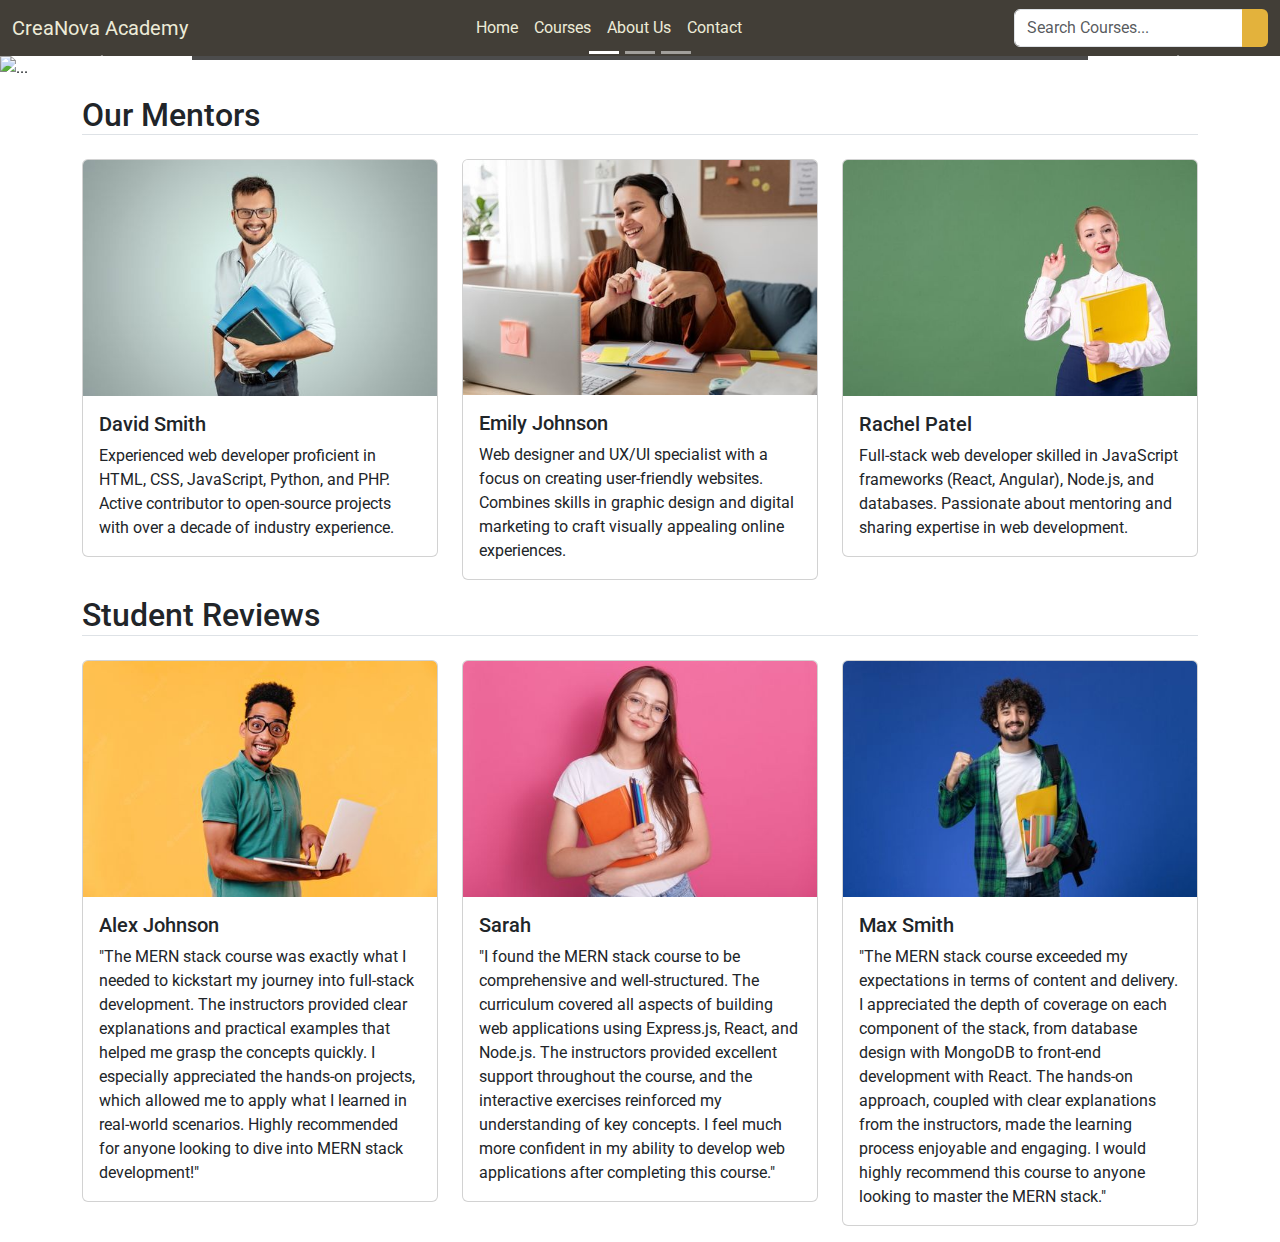
==== index.html @ fe8a9454 "first commit" ====
<!DOCTYPE html>
<html lang="en">
  <head>
    <meta charset="UTF-8" />
    <meta name="viewport" content="width=device-width, initial-scale=1.0" />
    <link rel="shortcut icon" href="images/favi-con.png" type="image/x-icon" />
    <link
      href="https://cdn.jsdelivr.net/npm/bootstrap@5.3.3/dist/css/bootstrap.min.css"
      rel="stylesheet"
      integrity="sha384-QWTKZyjpPEjISv5WaRU9OFeRpok6YctnYmDr5pNlyT2bRjXh0JMhjY6hW+ALEwIH"
      crossorigin="anonymous"
    />
    <link
      href="https://fonts.googleapis.com/css2?family=Roboto:ital,wght@0,100;0,300;0,400;0,500;0,700;0,900;1,100;1,300;1,400;1,500;1,700;1,900&display=swap"
      rel="stylesheet"
    />
    <link
      rel="stylesheet"
      href="https://cdnjs.cloudflare.com/ajax/libs/font-awesome/6.6.0/css/all.min.css"
      integrity="sha512-Kc323vGBEqzTmouAECnVceyQqyqdsSiqLQISBL29aUW4U/M7pSPA/gEUZQqv1cwx4OnYxTxve5UMg5GT6L4JJg=="
      crossorigin="anonymous"
      referrerpolicy="no-referrer"
    />
    <link rel="stylesheet" href="style.css" />
    <title>CreaNova Academy</title>
  </head>
  <body>
    <!-- nav section -->
    <nav class="navbar navbar-expand-lg bg-navbar">
      <div class="container-fluid">
        <a class="navbar-brand" href="#">CreaNova Academy</a>
        <button
          class="navbar-toggler"
          type="button"
          data-bs-toggle="collapse"
          data-bs-target="#navbarSupportedContent"
          aria-controls="navbarSupportedContent"
          aria-expanded="false"
          aria-label="Toggle navigation"
        >
          <span class="navbar-toggler-icon"></span>
        </button>
        <div class="collapse navbar-collapse" id="navbarSupportedContent">
          <ul class="navbar-nav mx-auto mb-2 mb-lg-0">
            <li class="nav-item">
              <a class="nav-link active" aria-current="page" href="#">Home</a>
            </li>
            <li class="nav-item">
              <a class="nav-link" aria-current="page" href="courses.html">Courses</a>
            </li>
            <li class="nav-item">
              <a class="nav-link" aria-current="page" href="#">About Us</a>
            </li>
            <li class="nav-item">
              <a class="nav-link" aria-current="page" href="#">Contact</a>
            </li>
          </ul>
          <form>
            <div class="input-group">
              <input
                type="text"
                class="form-control"
                placeholder="Search Courses..."
                aria-label="Search Courses..."
                aria-describedby="basic-addon2"
              />
              <button class="btn btn-search" id="basic-addon2">
                <i class="fa-solid fa-magnifying-glass"></i>
              </button>
            </div>
          </form>
        </div>
      </div>
    </nav>

    <!-- slider section  -->
    <div id="slider" class="carousel slide carousel-fade">
      <div class="carousel-indicators">
        <button
          type="button"
          data-bs-target="#slider"
          data-bs-slide-to="0"
          class="active"
          aria-current="true"
          aria-label="Slide 1"
        ></button>
        <button
          type="button"
          data-bs-target="#slider"
          data-bs-slide-to="1"
          aria-label="Slide 2"
        ></button>
        <button
          type="button"
          data-bs-target="#slider"
          data-bs-slide-to="2"
          aria-label="Slide 3"
        ></button>
      </div>
      <div class="carousel-inner">
        <div class="carousel-item active">
          <img
            src="https://creanova-seven.vercel.app/images/slier-image1.png"
            class="d-block w-100"
            alt="..."
          />
          <div class="carousel-caption d-none d-md-block">
            <h5>Unlock Your Potential: Where Knowledge Meets Opportunity</h5>
            <p>
              Empower your journey with boundless possibilities, where every
              door opened by knowledge paves the way for new opportunities to
              thrive.
            </p>
          </div>
        </div>
        <div class="carousel-item">
          <img
            src="https://creanova-seven.vercel.app/images/slier-image2.png"
            class="d-block w-100"
            alt="..."
          />
          <div class="carousel-caption d-none d-md-block">
            <h5>Inspiring Minds, Igniting Futures</h5>
            <p>
              gnite your future through inspired learning, where each lesson
              sparks the flames of curiosity and fuels the path toward success.
            </p>
          </div>
        </div>
        <div class="carousel-item">
          <img
            src="https://creanova-seven.vercel.app/images/slier-image3.png"
            class="d-block w-100"
            alt="..."
          />
          <div class="carousel-caption d-none d-md-block">
            <h5>Building Tomorrow's Leaders Today</h5>
            <p>
              Shape tomorrow's leaders with us, today, as we cultivate the
              skills, values, and vision necessary for impactful leadership in
              an ever-evolving world.
            </p>
          </div>
        </div>
      </div>
      <button
        class="carousel-control-prev"
        type="button"
        data-bs-target="#slider"
        data-bs-slide="prev"
      >
        <span class="carousel-control-prev-icon" aria-hidden="true"></span>
        <span class="visually-hidden">Previous</span>
      </button>
      <button
        class="carousel-control-next"
        type="button"
        data-bs-target="#slider"
        data-bs-slide="next"
      >
        <span class="carousel-control-next-icon" aria-hidden="true"></span>
        <span class="visually-hidden">Next</span>
      </button>
    </div>

    <!-- our mentors section  -->
    <section id="our-mentors" class="my-3">
      <div class="container">
        <h2 class="border-bottom">Our Mentors</h2>
        <div class="row mb-3">
          <div class="col-lg-4 mt-3">
            <div class="card">
              <img
                src="images/teacher-1.jpg"
                class="card-img-top"
                alt="..."
              />
              <div class="card-body">
                <h5 class="card-title">David Smith</h5>
                <p class="card-text">
                  Experienced web developer proficient in HTML, CSS, JavaScript,
                  Python, and PHP. Active contributor to open-source projects
                  with over a decade of industry experience.
                </p>
              </div>
            </div>
          </div>
          <div class="col-lg-4 mt-3">
            <div class="card">
              <img
                src="images/teacher-2.jpg"
                class="card-img-top"
                alt="..."
              />
              <div class="card-body">
                <h5 class="card-title">Emily Johnson</h5>
                <p class="card-text">
                  Web designer and UX/UI specialist with a focus on creating
                  user-friendly websites. Combines skills in graphic design and
                  digital marketing to craft visually appealing online
                  experiences.
                </p>
              </div>
            </div>
          </div>
          <div class="col-lg-4 mt-3">
            <div class="card">
              <img
                src="images/teacher-3.jpg"
                class="card-img-top"
                alt="..."
              />
              <div class="card-body">
                <h5 class="card-title">Rachel Patel</h5>
                <p class="card-text">
                  Full-stack web developer skilled in JavaScript frameworks
                  (React, Angular), Node.js, and databases. Passionate about
                  mentoring and sharing expertise in web development.
                </p>
              </div>
            </div>
          </div>
        </div>
      </div>
    </section>

    <!-- Student Reviews section  -->
    <section id="our-mentors" class="my-3">
      <div class="container">
        <h2 class="border-bottom">Student Reviews</h2>
        <div class="row mb-3">
          <div class="col-lg-4 mt-3">
            <div class="card">
              <img
                src="images/student-1.jpg"
                class="card-img-top"
                alt="..."
              />
              <div class="card-body">
                <h5 class="card-title">Alex Johnson</h5>
                <p class="card-text">
                  "The MERN stack course was exactly what I needed to kickstart
                  my journey into full-stack development. The instructors
                  provided clear explanations and practical examples that helped
                  me grasp the concepts quickly. I especially appreciated the
                  hands-on projects, which allowed me to apply what I learned in
                  real-world scenarios. Highly recommended for anyone looking to
                  dive into MERN stack development!"
                </p>
              </div>
            </div>
          </div>
          <div class="col-lg-4 mt-3">
            <div class="card">
              <img
                src="images/student-2.jpg"
                class="card-img-top"
                alt="..."
              />
              <div class="card-body">
                <h5 class="card-title">Sarah</h5>
                <p class="card-text">
                  "I found the MERN stack course to be comprehensive and
                  well-structured. The curriculum covered all aspects of
                  building web applications using Express.js, React, and
                  Node.js. The instructors provided excellent support throughout
                  the course, and the interactive exercises reinforced my
                  understanding of key concepts. I feel much more confident in
                  my ability to develop web applications after completing this
                  course."
                </p>
              </div>
            </div>
          </div>
          <div class="col-lg-4 mt-3">
            <div class="card">
              <img
                src="images/student-3.jpg"
                class="card-img-top"
                alt="..."
              />
              <div class="card-body">
                <h5 class="card-title">Max Smith</h5>
                <p class="card-text">
                  "The MERN stack course exceeded my expectations in terms of
                  content and delivery. I appreciated the depth of coverage on
                  each component of the stack, from database design with MongoDB
                  to front-end development with React. The hands-on approach,
                  coupled with clear explanations from the instructors, made the
                  learning process enjoyable and engaging. I would highly
                  recommend this course to anyone looking to master the MERN
                  stack."
                </p>
              </div>
            </div>
          </div>
        </div>
      </div>
    </section>

    <script
      src="https://cdnjs.cloudflare.com/ajax/libs/font-awesome/6.6.0/js/all.min.js"
      integrity="sha512-6sSYJqDreZRZGkJ3b+YfdhB3MzmuP9R7X1QZ6g5aIXhRvR1Y/N/P47jmnkENm7YL3oqsmI6AK+V6AD99uWDnIw=="
      crossorigin="anonymous"
      referrerpolicy="no-referrer"
    ></script>
    <script
      src="https://cdn.jsdelivr.net/npm/bootstrap@5.3.3/dist/js/bootstrap.bundle.min.js"
      integrity="sha384-YvpcrYf0tY3lHB60NNkmXc5s9fDVZLESaAA55NDzOxhy9GkcIdslK1eN7N6jIeHz"
      crossorigin="anonymous"
    ></script>
  </body>
</html>
---- style.css ----
* {
  font-family: "Roboto", sans-serif;
}

.bg-navbar {
  background-color: #423e37;
}

nav a {
  color: #edebd7 !important;
}

.btn-search,
.btn-search:hover {
  background-color: #e3b23c;
  color: #edebd7;
}

.carousel-caption {
  background-color: #000;
  opacity: 0.7;
}

.card .btm{
  border: 1px solid black;
  display: block;
  background-color: white;
  color: blue;
  padding: 10px 0;
  border-radius: 8px;
  text-decoration: none;
  text-align: center;
}
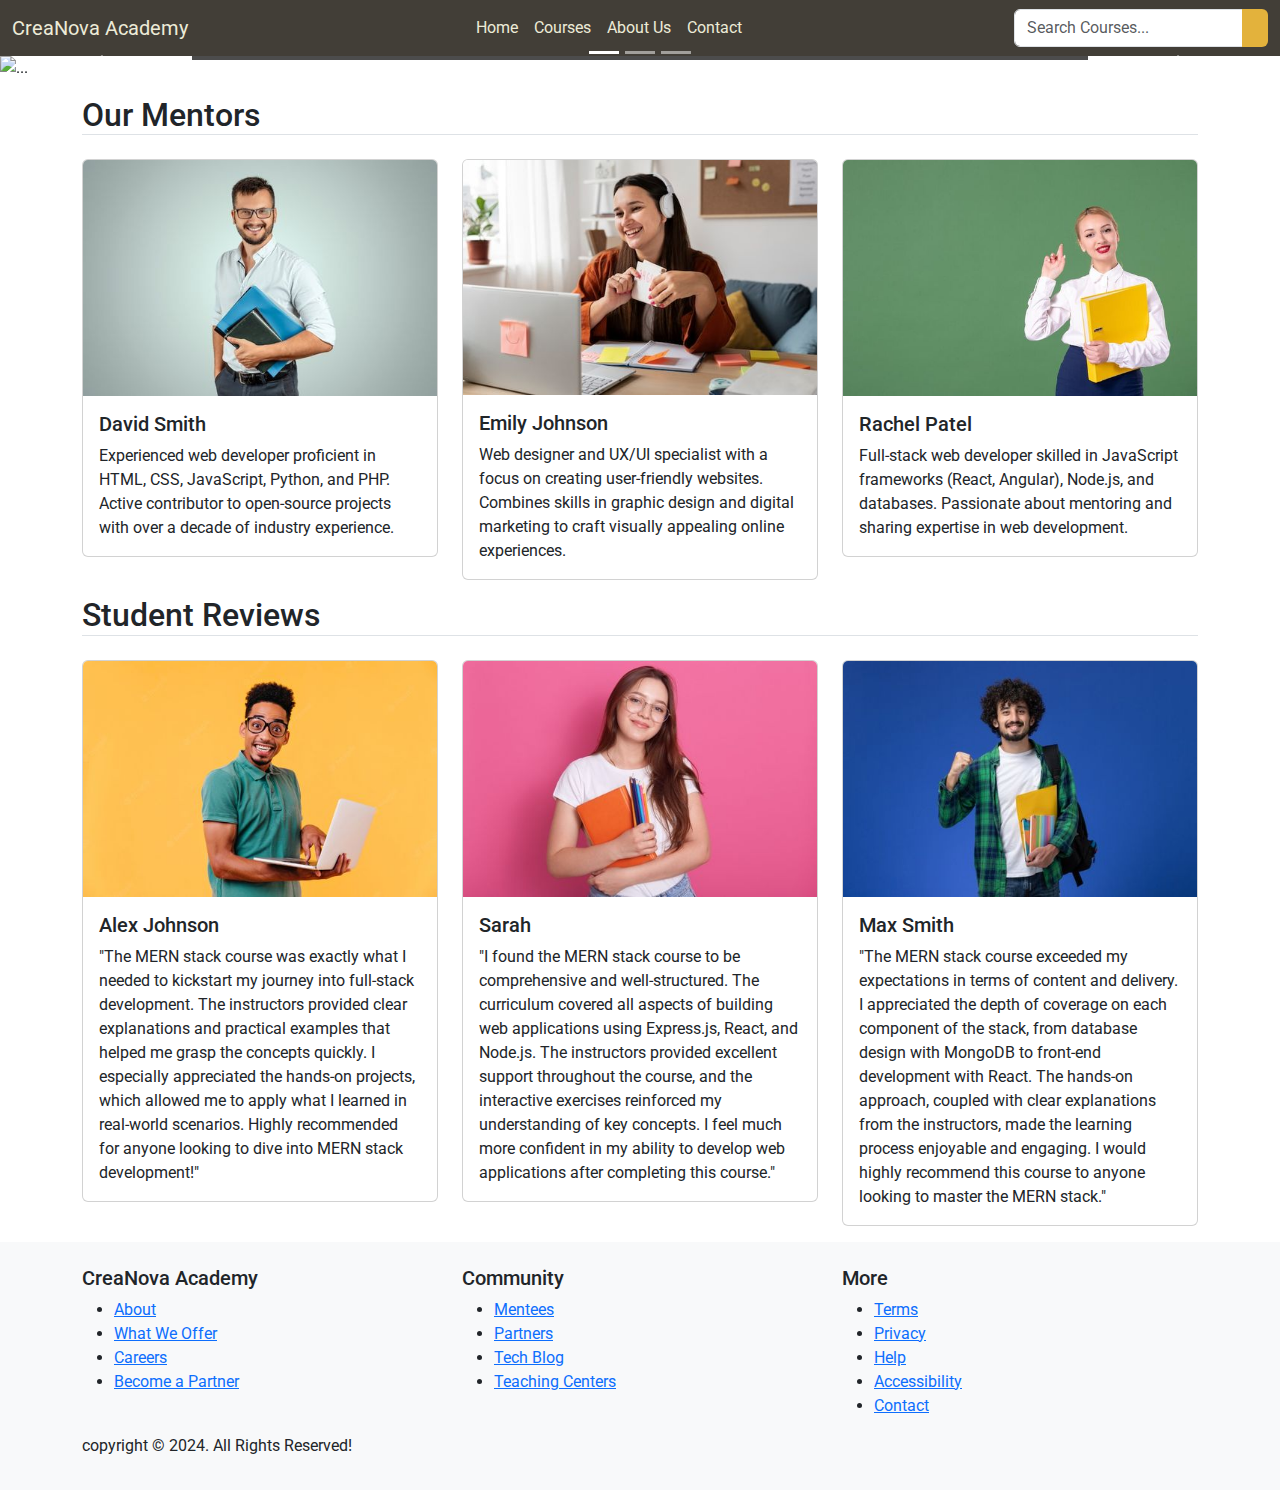
==== commit 3fd765ef: "change smt" ====
--- a/index.html
+++ b/index.html
@@ -49,10 +49,10 @@
               <a class="nav-link" aria-current="page" href="courses.html">Courses</a>
             </li>
             <li class="nav-item">
-              <a class="nav-link" aria-current="page" href="#">About Us</a>
+              <a class="nav-link" aria-current="page" href="about.html">About Us</a>
             </li>
             <li class="nav-item">
-              <a class="nav-link" aria-current="page" href="#">Contact</a>
+              <a class="nav-link" aria-current="page" href="contact.html">Contact</a>
             </li>
           </ul>
           <form>
@@ -225,7 +225,7 @@
     </section>
 
     <!-- Student Reviews section  -->
-    <section id="our-mentors" class="my-3">
+    <section id="student-reviews" class="my-3">
       <div class="container">
         <h2 class="border-bottom">Student Reviews</h2>
         <div class="row mb-3">
@@ -298,6 +298,56 @@
       </div>
     </section>
 
+    <!-- footer section  -->
+    <footer class="bg-light p-3">
+      <div class="container">
+        <div class="row">
+          <div class="col-md-4 mt-2 text-center text-md-start">
+            <h3 class="h5">CreaNova Academy</h3>
+            <ul>
+              <li><a href="#">About</a></li>
+              <li><a href="#">What We Offer</a></li>
+              <li><a href="#">Careers</a></li>
+              <li><a href="#">Become a Partner</a></li>
+            </ul>
+          </div>
+          <div class="col-md-4 mt-2 text-center text-md-start">
+            <h3 class="h5">Community</h3>
+            <ul>
+              <li><a href="#">Mentees</a></li>
+              <li><a href="#">Partners</a></li>
+              <li><a href="#">Tech Blog</a></li>
+              <li><a href="#">Teaching Centers</a></li>
+            </ul>
+          </div>
+          <div class="col-md-4 mt-2 text-center text-md-start">
+            <h3 class="h5">More</h3>
+            <ul>
+              <li><a href="#">Terms</a></li>
+              <li><a href="#">Privacy</a></li>
+              <li><a href="#">Help</a></li>
+              <li><a href="#">Accessibility</a></li>
+              <li><a href="#">Contact</a></li>
+            </ul>
+          </div>
+        </div>
+
+        <div class="row">
+          <div class="col-md-6 text-center text-md-start">
+            <p>copyright &copy; 2024. All Rights Reserved!</p>
+          </div>
+          <div class="col-md-6 text-center text-md-end">
+            <div class="social-icons">
+              <i class="bi bi-facebook ms-3"></i>
+              <i class="bi bi-youtube ms-3"></i>
+              <i class="bi bi-linkedin ms-3"></i>
+              <i class="bi bi-twitter-x ms-3"></i>
+            </div>
+          </div>
+        </div>
+      </div>
+    </footer>
+    
     <script
       src="https://cdnjs.cloudflare.com/ajax/libs/font-awesome/6.6.0/js/all.min.js"
       integrity="sha512-6sSYJqDreZRZGkJ3b+YfdhB3MzmuP9R7X1QZ6g5aIXhRvR1Y/N/P47jmnkENm7YL3oqsmI6AK+V6AD99uWDnIw=="
--- a/style.css
+++ b/style.css
@@ -21,7 +21,9 @@
   opacity: 0.7;
 }
 
-.card .btm{
+
+
+.card .btn{
   border: 1px solid black;
   display: block;
   background-color: white;
@@ -30,4 +32,5 @@
   border-radius: 8px;
   text-decoration: none;
   text-align: center;
-}+}
+
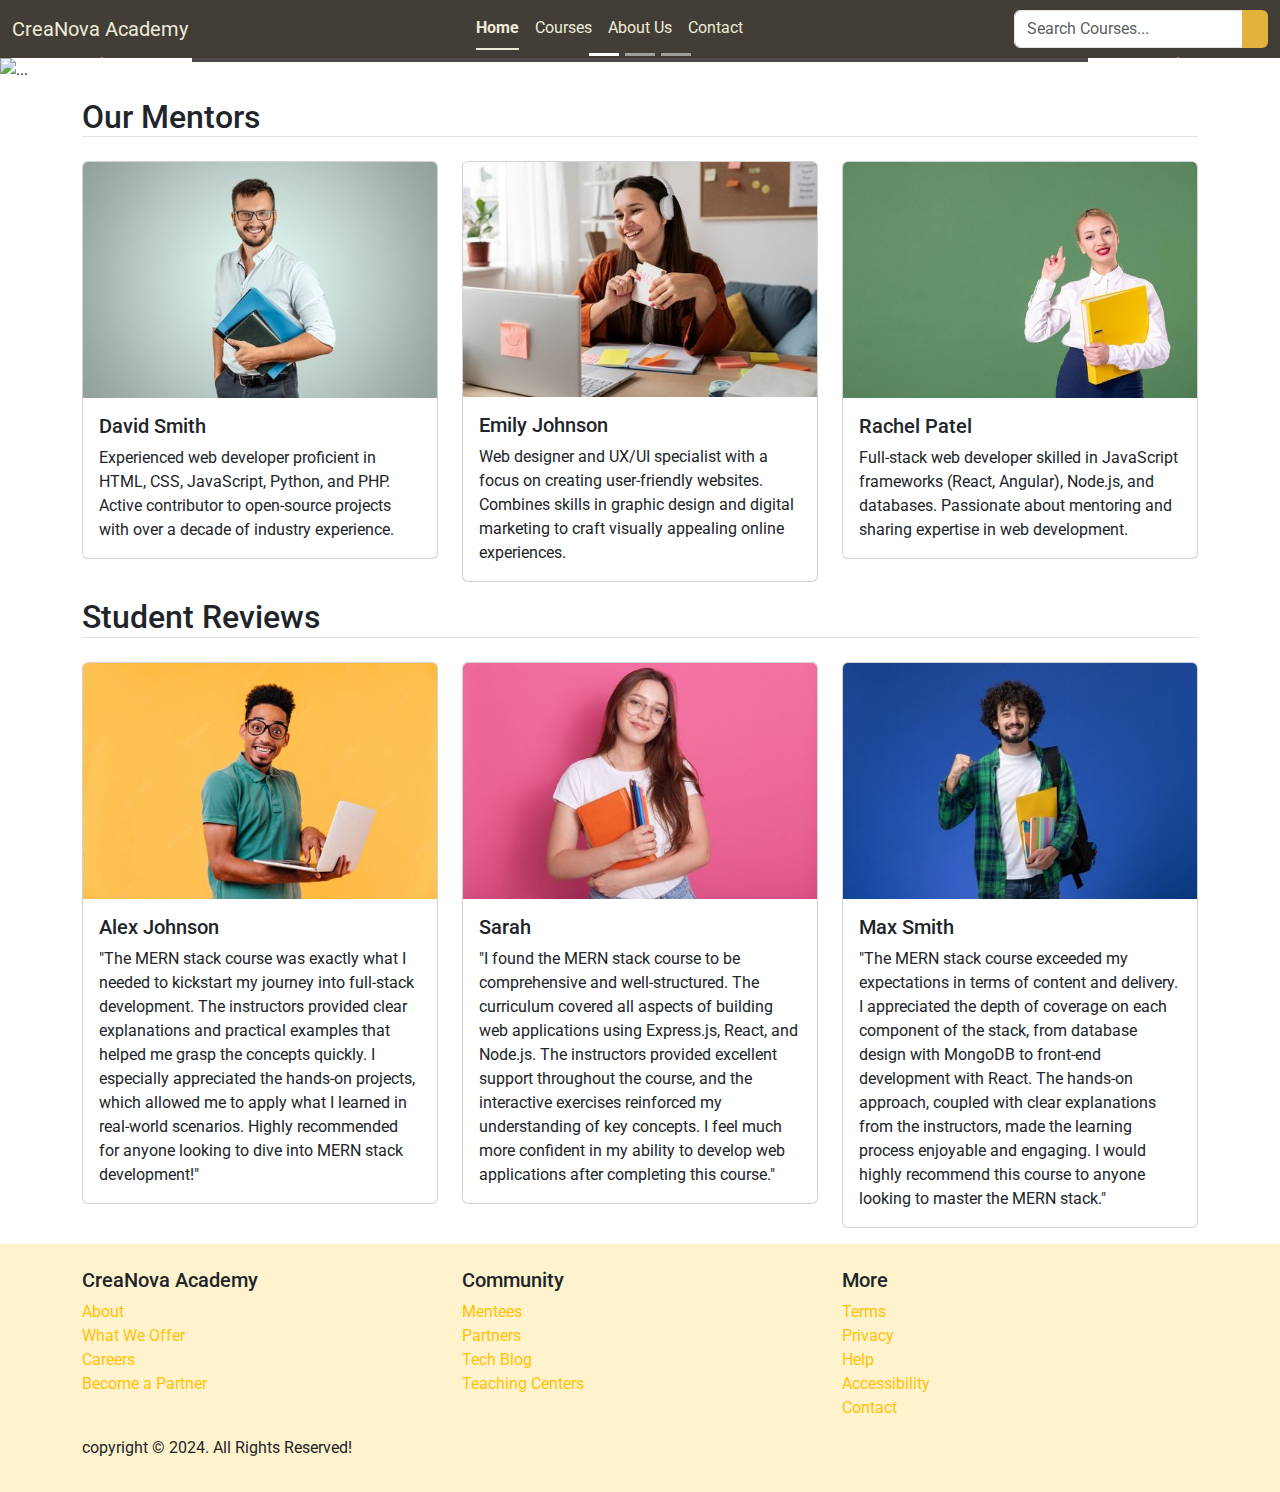
==== commit 6b0a9aa2: "changes" ====
--- a/index.html
+++ b/index.html
@@ -41,7 +41,7 @@
           <span class="navbar-toggler-icon"></span>
         </button>
         <div class="collapse navbar-collapse" id="navbarSupportedContent">
-          <ul class="navbar-nav mx-auto mb-2 mb-lg-0">
+          <ul class="nav nav-underline mx-auto mb-2 mb-lg-0">
             <li class="nav-item">
               <a class="nav-link active" aria-current="page" href="#">Home</a>
             </li>
@@ -299,35 +299,35 @@
     </section>
 
     <!-- footer section  -->
-    <footer class="bg-light p-3">
+    <footer class="bg-warning-subtle p-3">
       <div class="container">
         <div class="row">
           <div class="col-md-4 mt-2 text-center text-md-start">
             <h3 class="h5">CreaNova Academy</h3>
             <ul>
-              <li><a href="#">About</a></li>
-              <li><a href="#">What We Offer</a></li>
-              <li><a href="#">Careers</a></li>
-              <li><a href="#">Become a Partner</a></li>
+              <li><a class="link-warning link-offset-2 link-offset-3-hover link-underline link-underline-opacity-0 link-underline-opacity-75-hover" href="#">About</a></li>
+              <li><a class="link-warning link-offset-2 link-offset-3-hover link-underline link-underline-opacity-0 link-underline-opacity-75-hover" href="#">What We Offer</a></li>
+              <li><a class="link-warning link-offset-2 link-offset-3-hover link-underline link-underline-opacity-0 link-underline-opacity-75-hover" href="#">Careers</a></li>
+              <li><a class="link-warning link-offset-2 link-offset-3-hover link-underline link-underline-opacity-0 link-underline-opacity-75-hover" href="#">Become a Partner</a></li>
             </ul>
           </div>
           <div class="col-md-4 mt-2 text-center text-md-start">
             <h3 class="h5">Community</h3>
             <ul>
-              <li><a href="#">Mentees</a></li>
-              <li><a href="#">Partners</a></li>
-              <li><a href="#">Tech Blog</a></li>
-              <li><a href="#">Teaching Centers</a></li>
+              <li><a class="link-warning link-offset-2 link-offset-3-hover link-underline link-underline-opacity-0 link-underline-opacity-75-hover" href="#">Mentees</a></li>
+              <li><a class="link-warning link-offset-2 link-offset-3-hover link-underline link-underline-opacity-0 link-underline-opacity-75-hover" href="#">Partners</a></li>
+              <li><a class="link-warning link-offset-2 link-offset-3-hover link-underline link-underline-opacity-0 link-underline-opacity-75-hover" href="#">Tech Blog</a></li>
+              <li><a class="link-warning link-offset-2 link-offset-3-hover link-underline link-underline-opacity-0 link-underline-opacity-75-hover" href="#">Teaching Centers</a></li>
             </ul>
           </div>
           <div class="col-md-4 mt-2 text-center text-md-start">
             <h3 class="h5">More</h3>
             <ul>
-              <li><a href="#">Terms</a></li>
-              <li><a href="#">Privacy</a></li>
-              <li><a href="#">Help</a></li>
-              <li><a href="#">Accessibility</a></li>
-              <li><a href="#">Contact</a></li>
+              <li><a class="link-warning link-offset-2 link-offset-3-hover link-underline link-underline-opacity-0 link-underline-opacity-75-hover" href="#">Terms</a></li>
+              <li><a class="link-warning link-offset-2 link-offset-3-hover link-underline link-underline-opacity-0 link-underline-opacity-75-hover" href="#">Privacy</a></li>
+              <li><a class="link-warning link-offset-2 link-offset-3-hover link-underline link-underline-opacity-0 link-underline-opacity-75-hover" href="#">Help</a></li>
+              <li><a class="link-warning link-offset-2 link-offset-3-hover link-underline link-underline-opacity-0 link-underline-opacity-75-hover" href="#">Accessibility</a></li>
+              <li><a class="link-warning link-offset-2 link-offset-3-hover link-underline link-underline-opacity-0 link-underline-opacity-75-hover" href="#">Contact</a></li>
             </ul>
           </div>
         </div>
@@ -338,16 +338,16 @@
           </div>
           <div class="col-md-6 text-center text-md-end">
             <div class="social-icons">
-              <i class="bi bi-facebook ms-3"></i>
-              <i class="bi bi-youtube ms-3"></i>
-              <i class="bi bi-linkedin ms-3"></i>
-              <i class="bi bi-twitter-x ms-3"></i>
+              <i class="fa-brands fa-facebook ms-3"></i>
+              <i class="fa-brands fa-youtube ms-3"></i>
+              <i class="fa-brands fa-linkedin ms-3"></i>
+              <i class="fa-brands fa-x-twitter ms-3"></i>
             </div>
           </div>
         </div>
       </div>
     </footer>
-    
+
     <script
       src="https://cdnjs.cloudflare.com/ajax/libs/font-awesome/6.6.0/js/all.min.js"
       integrity="sha512-6sSYJqDreZRZGkJ3b+YfdhB3MzmuP9R7X1QZ6g5aIXhRvR1Y/N/P47jmnkENm7YL3oqsmI6AK+V6AD99uWDnIw=="
--- a/style.css
+++ b/style.css
@@ -34,3 +34,8 @@
   text-align: center;
 }
 
+ul {
+  list-style-type: none;
+  padding-left: 0; 
+  margin-left: 0;  
+}